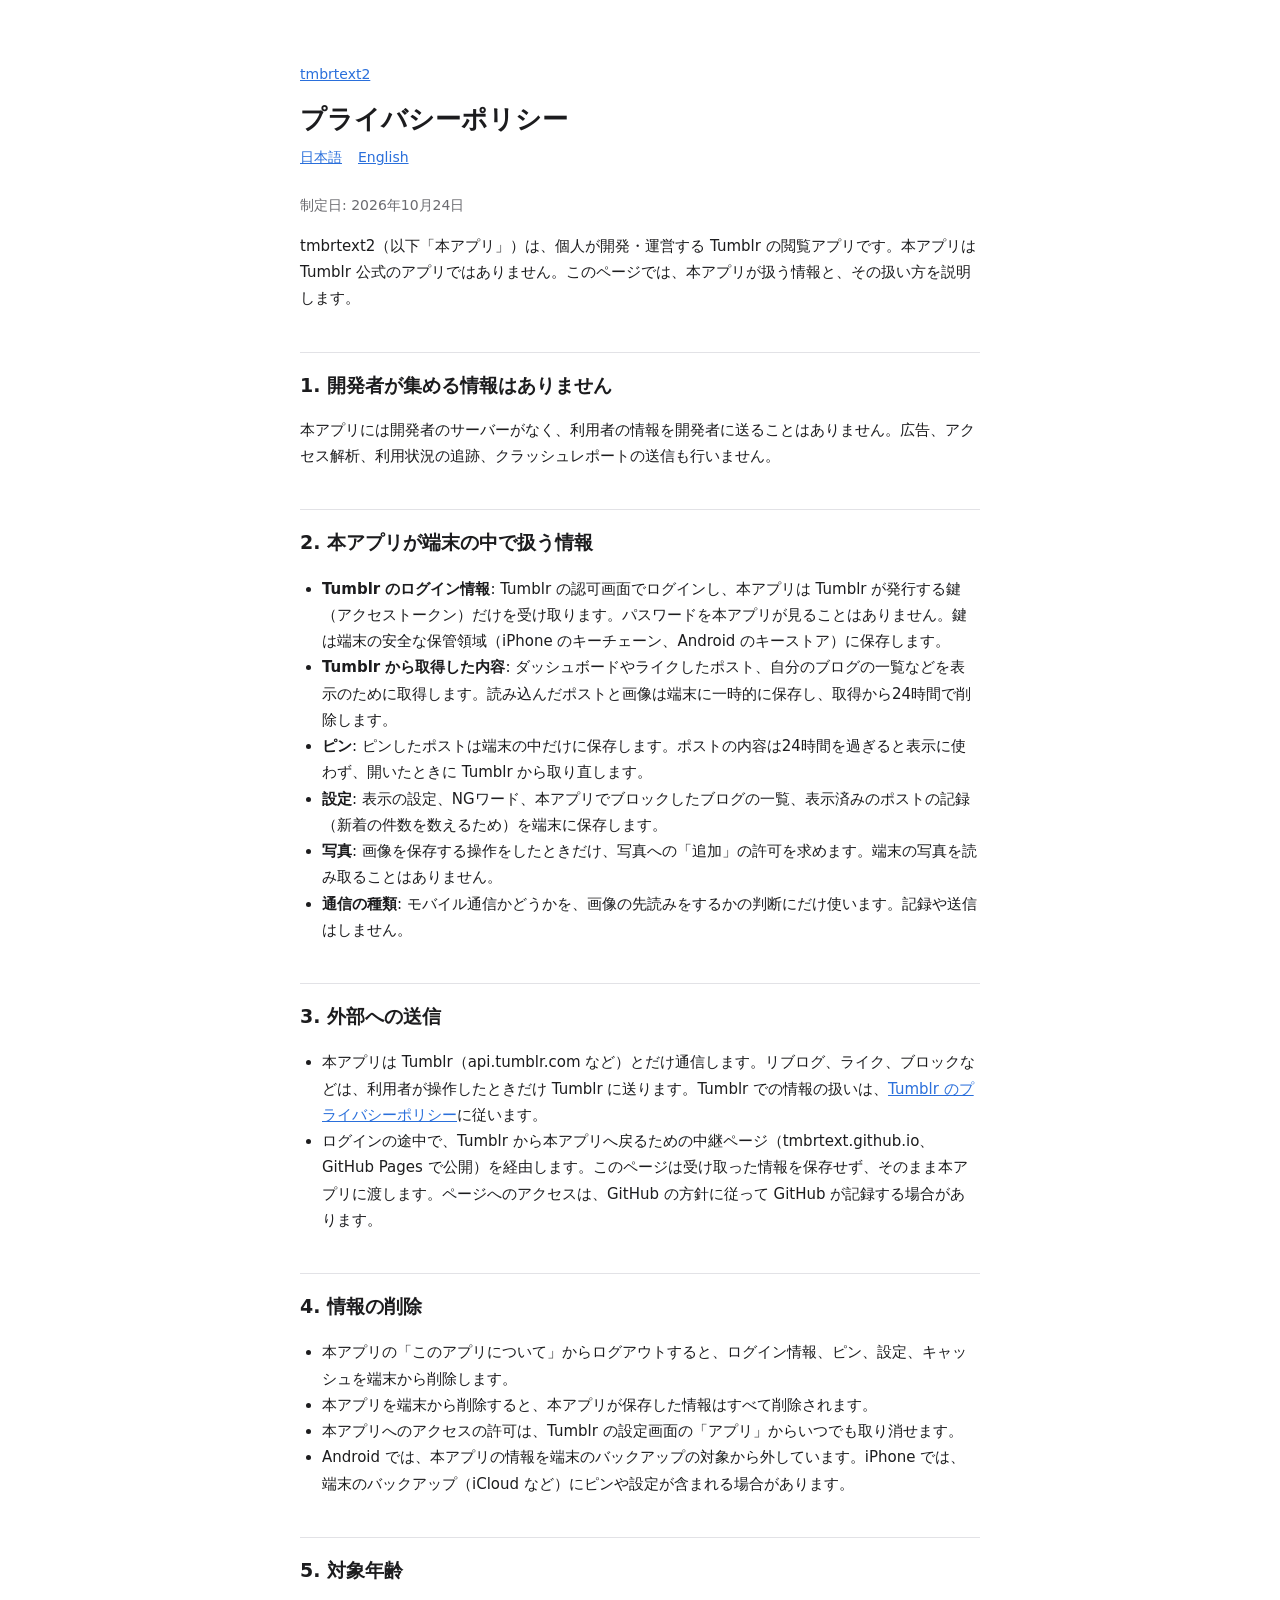
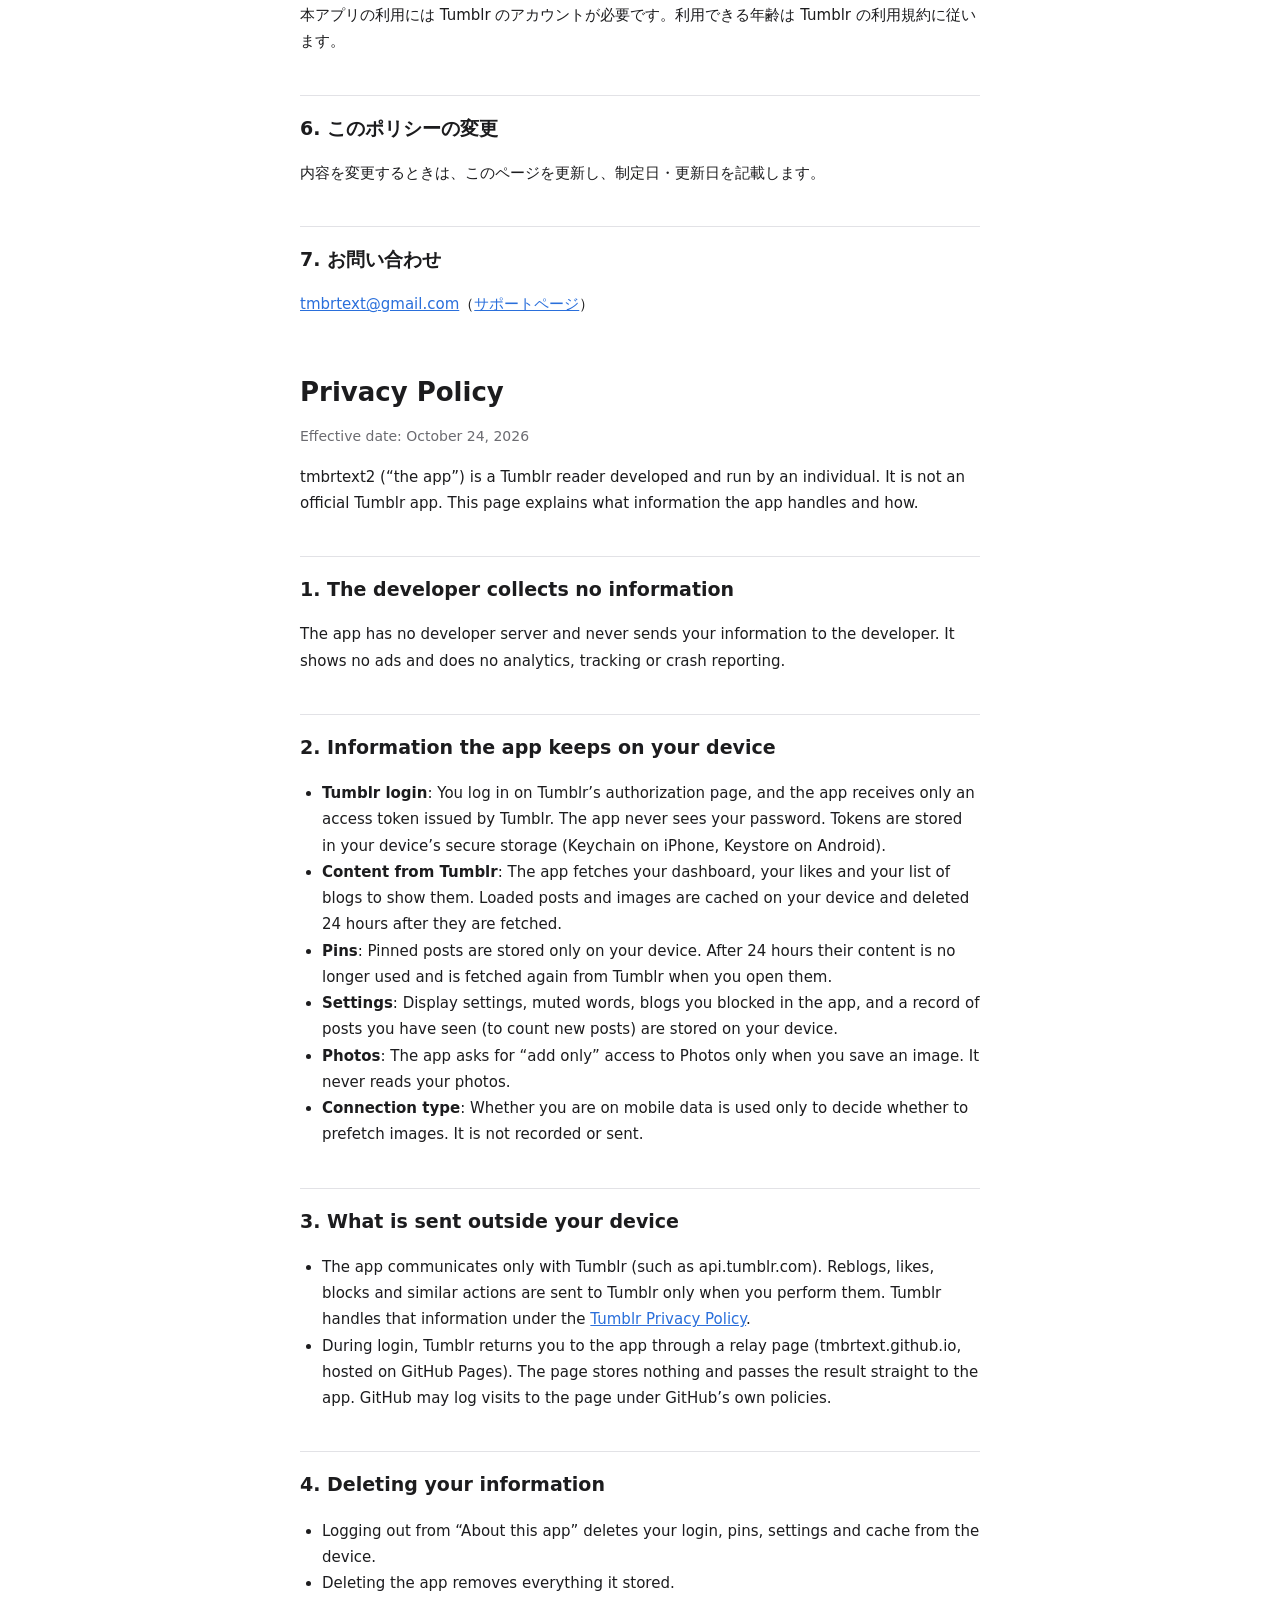
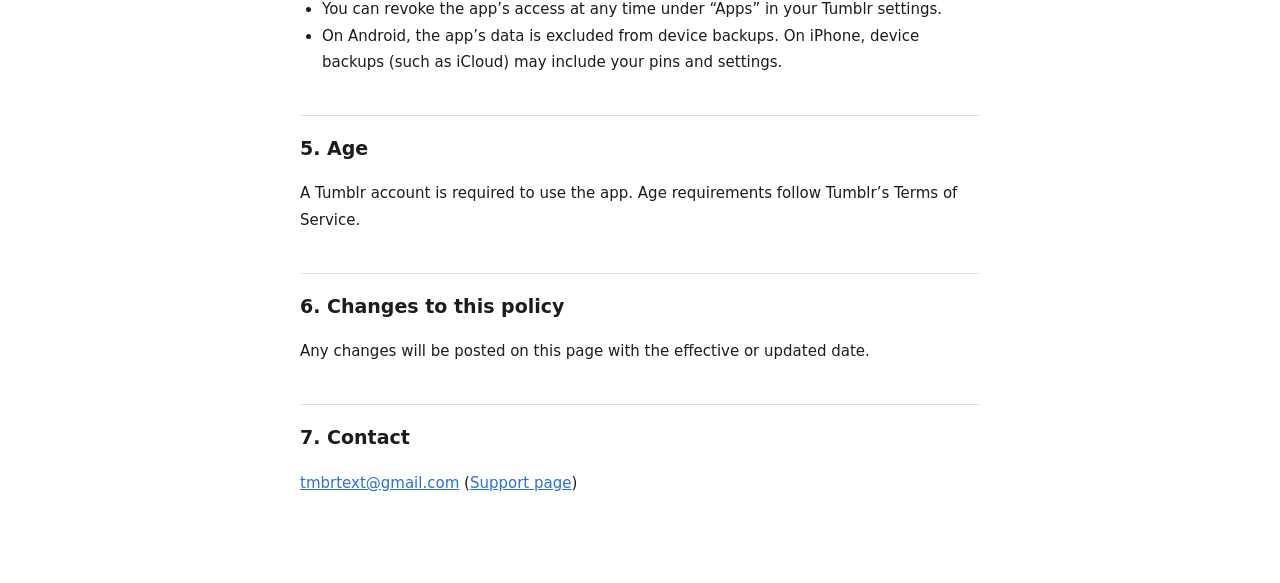
==== privacy/index.html @ 38290b18 "Add privacy policy and support pages" ====
<!doctype html>
<html lang="ja">
<head>
<meta charset="utf-8">
<meta name="viewport" content="width=device-width, initial-scale=1">
<title>プライバシーポリシー / Privacy Policy — tmbrtext2</title>
<link rel="stylesheet" href="../assets/site.css">
</head>
<body>
<main>
<p class="home"><a href="../">tmbrtext2</a></p>
<h1>プライバシーポリシー</h1>
<p class="lang"><a href="#ja">日本語</a><a href="#en">English</a></p>

<section id="ja" lang="ja">
<p class="sub">制定日: 2026年10月24日</p>
<p>tmbrtext2（以下「本アプリ」）は、個人が開発・運営する Tumblr の閲覧アプリです。本アプリは Tumblr 公式のアプリではありません。このページでは、本アプリが扱う情報と、その扱い方を説明します。</p>

<h2>1. 開発者が集める情報はありません</h2>
<p>本アプリには開発者のサーバーがなく、利用者の情報を開発者に送ることはありません。広告、アクセス解析、利用状況の追跡、クラッシュレポートの送信も行いません。</p>

<h2>2. 本アプリが端末の中で扱う情報</h2>
<ul>
<li><strong>Tumblr のログイン情報</strong>: Tumblr の認可画面でログインし、本アプリは Tumblr が発行する鍵（アクセストークン）だけを受け取ります。パスワードを本アプリが見ることはありません。鍵は端末の安全な保管領域（iPhone のキーチェーン、Android のキーストア）に保存します。</li>
<li><strong>Tumblr から取得した内容</strong>: ダッシュボードやライクしたポスト、自分のブログの一覧などを表示のために取得します。読み込んだポストと画像は端末に一時的に保存し、取得から24時間で削除します。</li>
<li><strong>ピン</strong>: ピンしたポストは端末の中だけに保存します。ポストの内容は24時間を過ぎると表示に使わず、開いたときに Tumblr から取り直します。</li>
<li><strong>設定</strong>: 表示の設定、NGワード、本アプリでブロックしたブログの一覧、表示済みのポストの記録（新着の件数を数えるため）を端末に保存します。</li>
<li><strong>写真</strong>: 画像を保存する操作をしたときだけ、写真への「追加」の許可を求めます。端末の写真を読み取ることはありません。</li>
<li><strong>通信の種類</strong>: モバイル通信かどうかを、画像の先読みをするかの判断にだけ使います。記録や送信はしません。</li>
</ul>

<h2>3. 外部への送信</h2>
<ul>
<li>本アプリは Tumblr（api.tumblr.com など）とだけ通信します。リブログ、ライク、ブロックなどは、利用者が操作したときだけ Tumblr に送ります。Tumblr での情報の扱いは、<a href="https://www.tumblr.com/privacy">Tumblr のプライバシーポリシー</a>に従います。</li>
<li>ログインの途中で、Tumblr から本アプリへ戻るための中継ページ（tmbrtext.github.io、GitHub Pages で公開）を経由します。このページは受け取った情報を保存せず、そのまま本アプリに渡します。ページへのアクセスは、GitHub の方針に従って GitHub が記録する場合があります。</li>
</ul>

<h2>4. 情報の削除</h2>
<ul>
<li>本アプリの「このアプリについて」からログアウトすると、ログイン情報、ピン、設定、キャッシュを端末から削除します。</li>
<li>本アプリを端末から削除すると、本アプリが保存した情報はすべて削除されます。</li>
<li>本アプリへのアクセスの許可は、Tumblr の設定画面の「アプリ」からいつでも取り消せます。</li>
<li>Android では、本アプリの情報を端末のバックアップの対象から外しています。iPhone では、端末のバックアップ（iCloud など）にピンや設定が含まれる場合があります。</li>
</ul>

<h2>5. 対象年齢</h2>
<p>本アプリの利用には Tumblr のアカウントが必要です。利用できる年齢は Tumblr の利用規約に従います。</p>

<h2>6. このポリシーの変更</h2>
<p>内容を変更するときは、このページを更新し、制定日・更新日を記載します。</p>

<h2>7. お問い合わせ</h2>
<p><a href="mailto:tmbrtext@gmail.com">tmbrtext@gmail.com</a>（<a href="../support/">サポートページ</a>）</p>
</section>

<section id="en" lang="en">
<h1 style="margin-top:56px">Privacy Policy</h1>
<p class="sub">Effective date: October 24, 2026</p>
<p>tmbrtext2 (“the app”) is a Tumblr reader developed and run by an individual. It is not an official Tumblr app. This page explains what information the app handles and how.</p>

<h2>1. The developer collects no information</h2>
<p>The app has no developer server and never sends your information to the developer. It shows no ads and does no analytics, tracking or crash reporting.</p>

<h2>2. Information the app keeps on your device</h2>
<ul>
<li><strong>Tumblr login</strong>: You log in on Tumblr’s authorization page, and the app receives only an access token issued by Tumblr. The app never sees your password. Tokens are stored in your device’s secure storage (Keychain on iPhone, Keystore on Android).</li>
<li><strong>Content from Tumblr</strong>: The app fetches your dashboard, your likes and your list of blogs to show them. Loaded posts and images are cached on your device and deleted 24 hours after they are fetched.</li>
<li><strong>Pins</strong>: Pinned posts are stored only on your device. After 24 hours their content is no longer used and is fetched again from Tumblr when you open them.</li>
<li><strong>Settings</strong>: Display settings, muted words, blogs you blocked in the app, and a record of posts you have seen (to count new posts) are stored on your device.</li>
<li><strong>Photos</strong>: The app asks for “add only” access to Photos only when you save an image. It never reads your photos.</li>
<li><strong>Connection type</strong>: Whether you are on mobile data is used only to decide whether to prefetch images. It is not recorded or sent.</li>
</ul>

<h2>3. What is sent outside your device</h2>
<ul>
<li>The app communicates only with Tumblr (such as api.tumblr.com). Reblogs, likes, blocks and similar actions are sent to Tumblr only when you perform them. Tumblr handles that information under the <a href="https://www.tumblr.com/privacy">Tumblr Privacy Policy</a>.</li>
<li>During login, Tumblr returns you to the app through a relay page (tmbrtext.github.io, hosted on GitHub Pages). The page stores nothing and passes the result straight to the app. GitHub may log visits to the page under GitHub’s own policies.</li>
</ul>

<h2>4. Deleting your information</h2>
<ul>
<li>Logging out from “About this app” deletes your login, pins, settings and cache from the device.</li>
<li>Deleting the app removes everything it stored.</li>
<li>You can revoke the app’s access at any time under “Apps” in your Tumblr settings.</li>
<li>On Android, the app’s data is excluded from device backups. On iPhone, device backups (such as iCloud) may include your pins and settings.</li>
</ul>

<h2>5. Age</h2>
<p>A Tumblr account is required to use the app. Age requirements follow Tumblr’s Terms of Service.</p>

<h2>6. Changes to this policy</h2>
<p>Any changes will be posted on this page with the effective or updated date.</p>

<h2>7. Contact</h2>
<p><a href="mailto:tmbrtext@gmail.com">tmbrtext@gmail.com</a> (<a href="../support/#en">Support page</a>)</p>
</section>
</main>
</body>
</html>
---- assets/site.css ----
:root { color-scheme: light dark; --fg: #1c1c1e; --sub: #6b6b70; --bg: #fff; --line: #e2e2e6; --link: #2a6fdb; }
@media (prefers-color-scheme: dark) { :root { --fg: #ececee; --sub: #9a9aa0; --bg: #111113; --line: #2c2c30; --link: #7fb0ff; } }
body { margin: 0; background: var(--bg); color: var(--fg); font-family: -apple-system, system-ui, "Hiragino Sans", "Noto Sans JP", sans-serif; line-height: 1.75; }
main { max-width: 680px; margin: 0 auto; padding: 48px 20px 72px; }
h1 { font-size: 26px; line-height: 1.4; margin: 0 0 8px; }
h2 { font-size: 19px; margin: 40px 0 8px; padding-top: 16px; border-top: 1px solid var(--line); }
h3 { font-size: 16px; margin: 24px 0 4px; }
p, li { font-size: 15px; }
ul { padding-left: 22px; }
a { color: var(--link); }
.sub { color: var(--sub); font-size: 14px; }
.lang { display: flex; gap: 16px; margin: 0 0 24px; font-size: 14px; }
.home { font-size: 14px; }
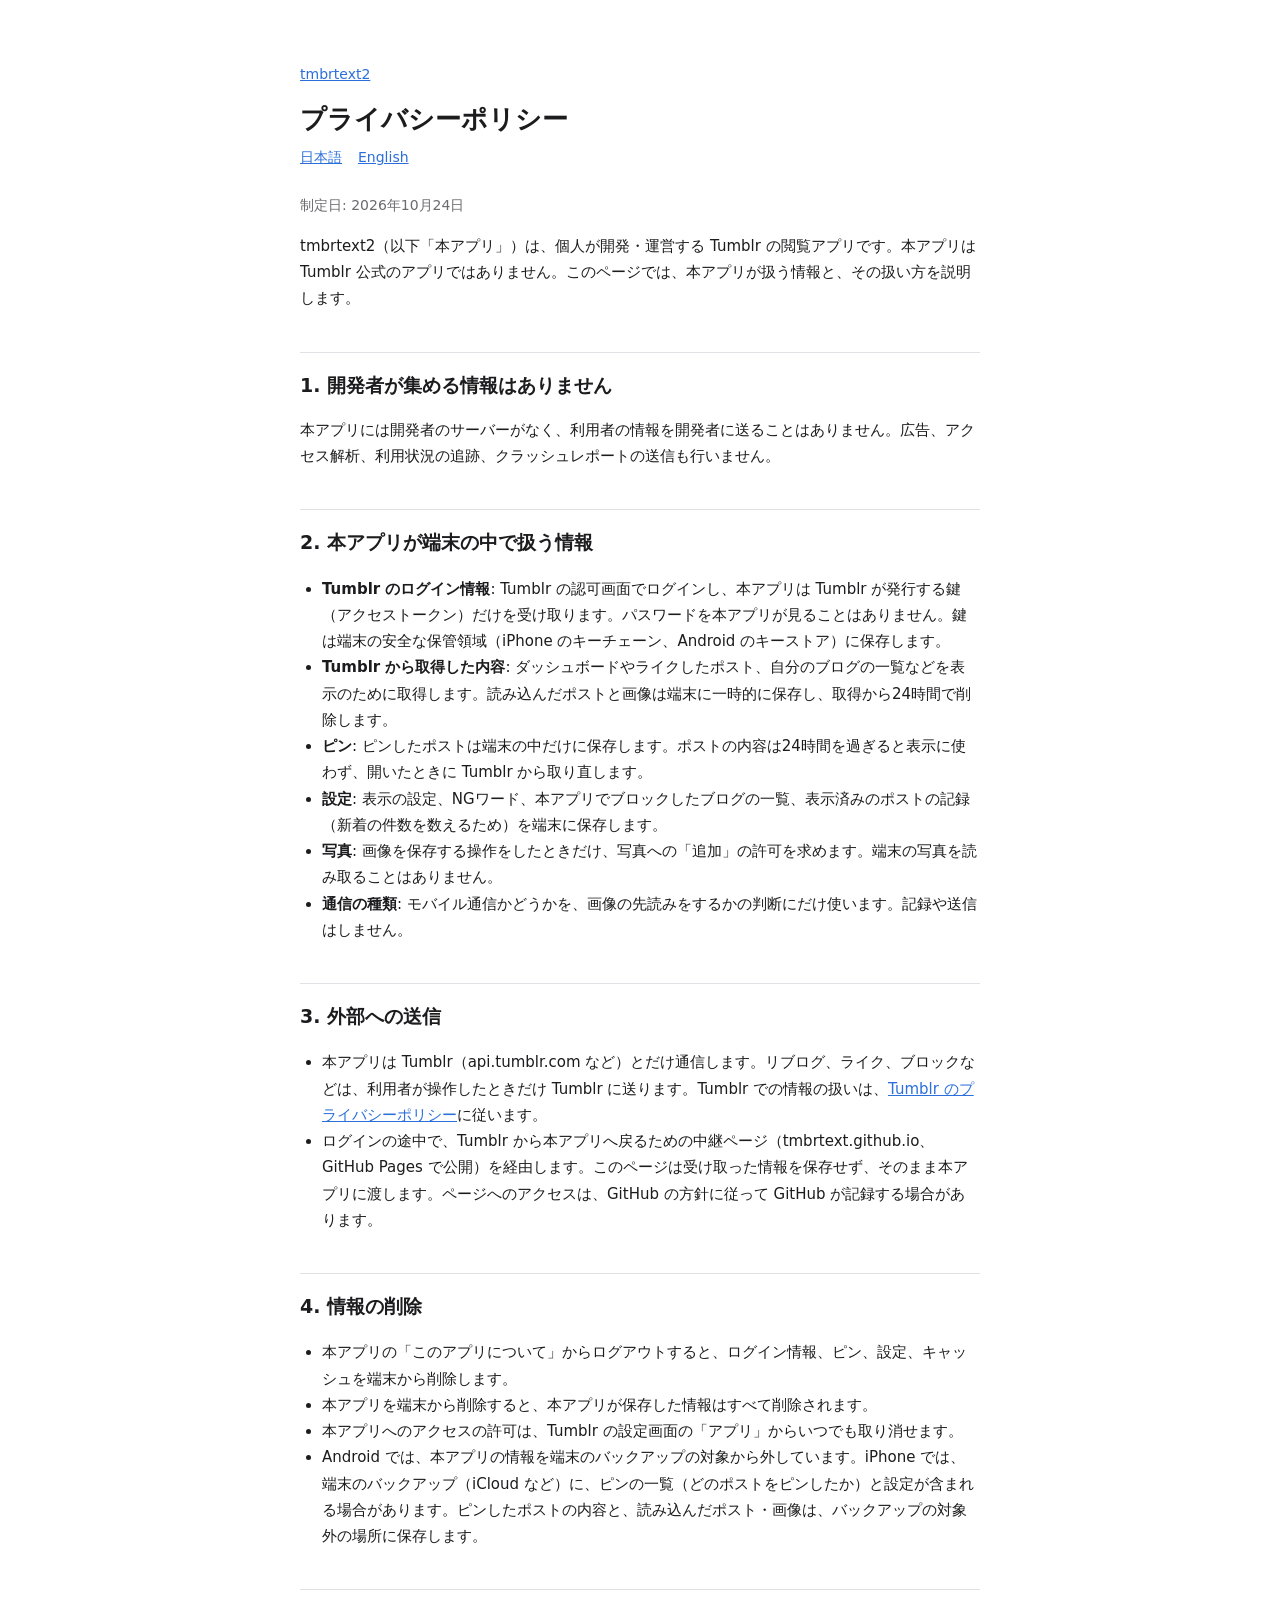
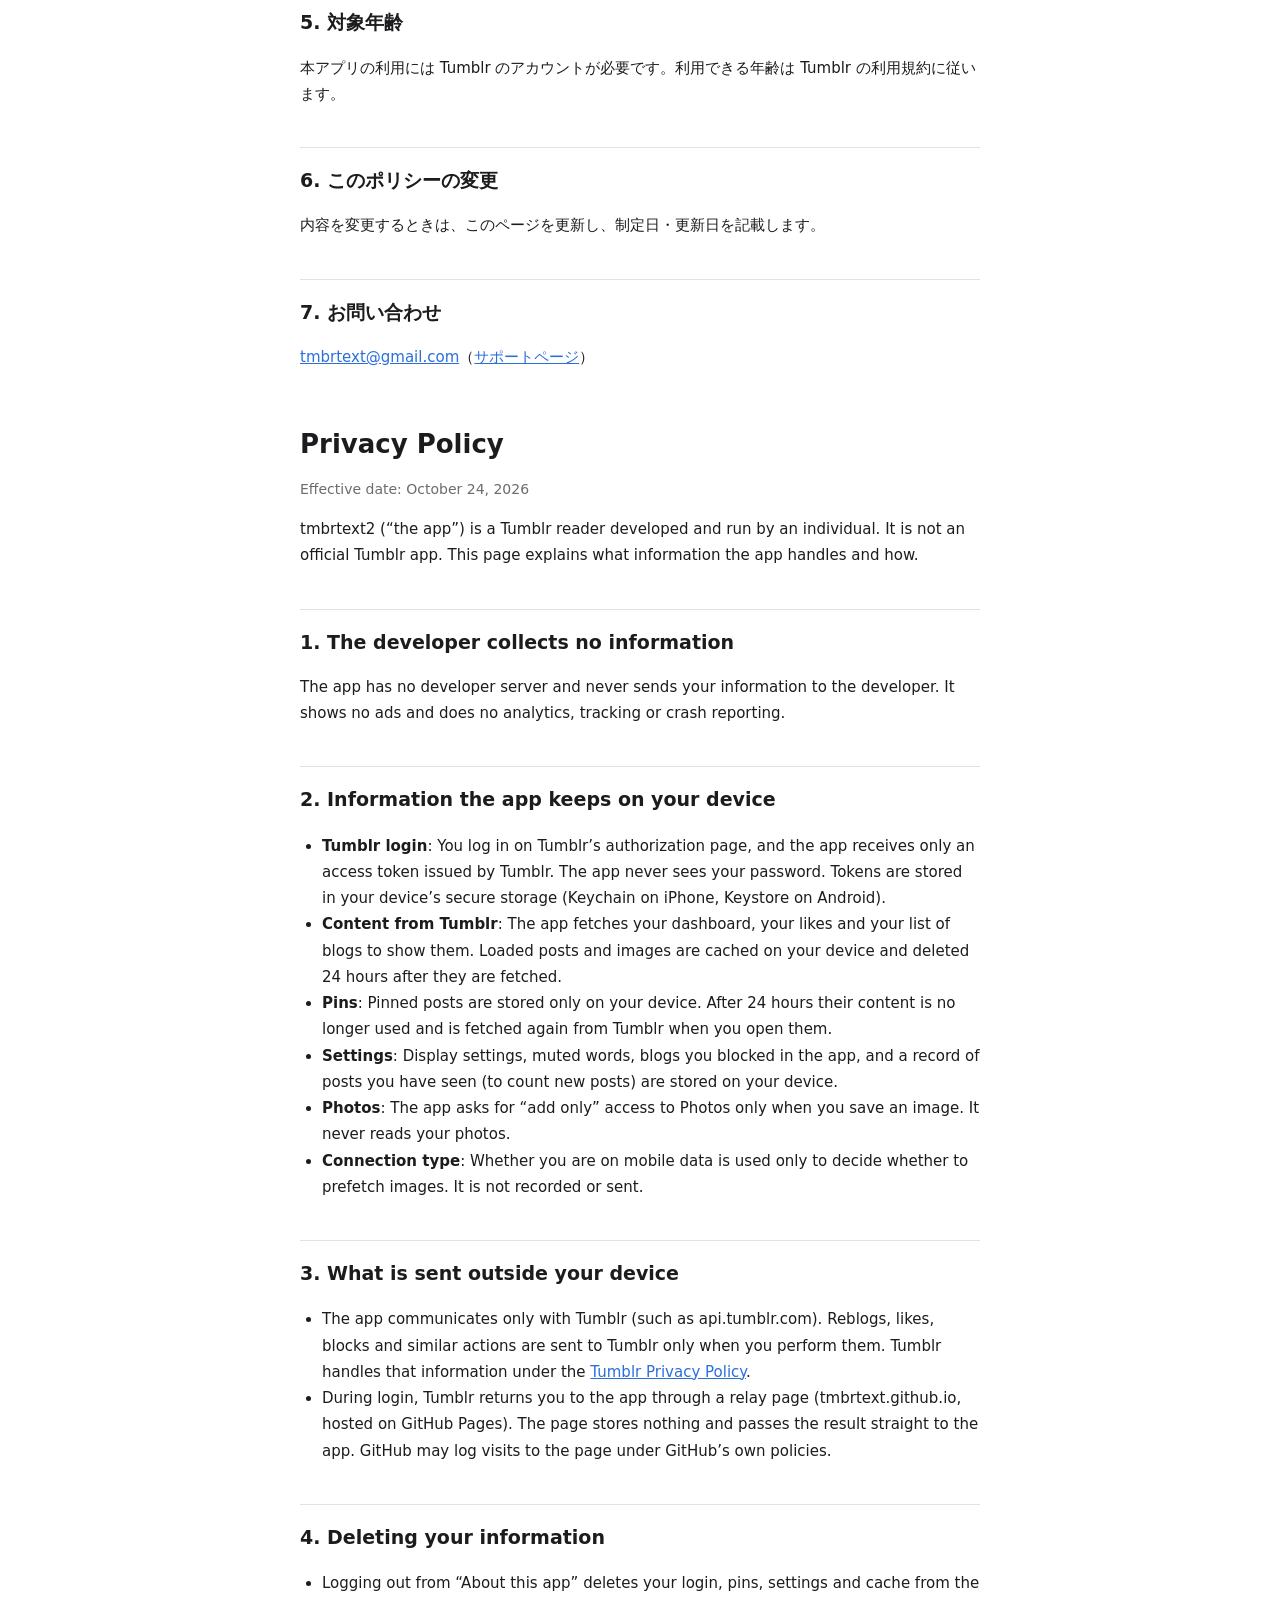
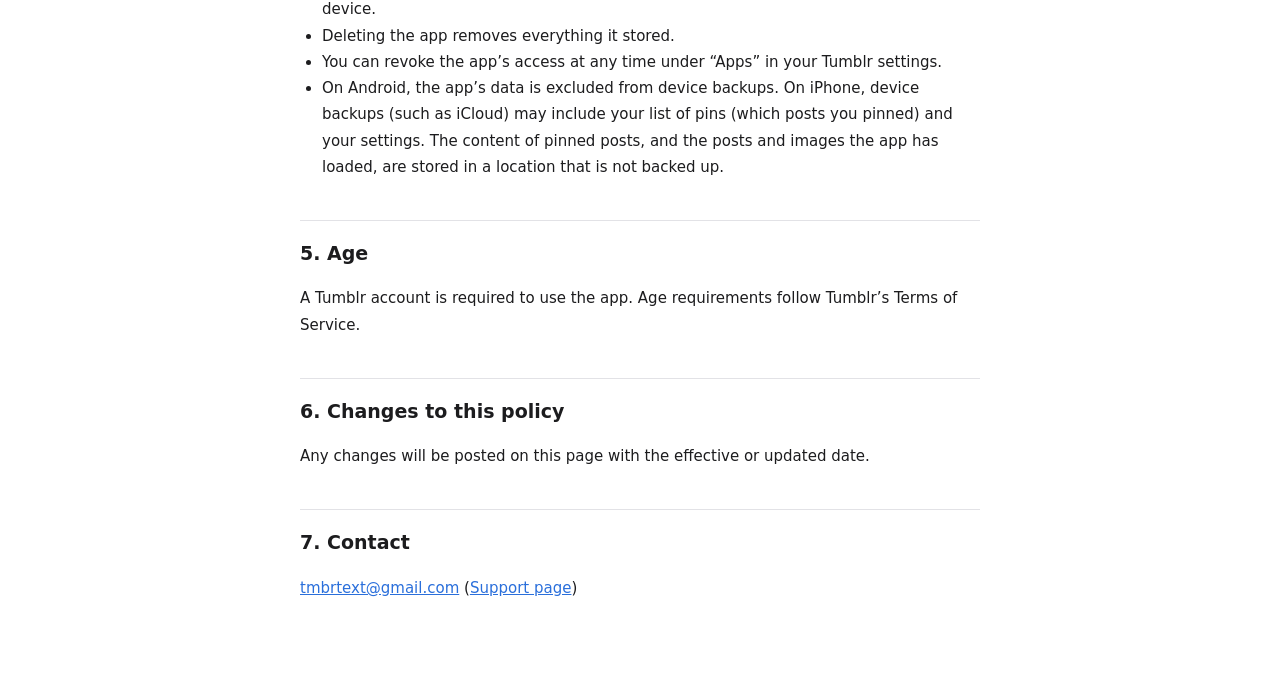
==== commit 2fa8d6de: "バックアップの記載を、ピンの一覧と本文を分けて保存する形に合わせる" ====
--- a/privacy/index.html
+++ b/privacy/index.html
@@ -40,7 +40,7 @@
 <li>本アプリの「このアプリについて」からログアウトすると、ログイン情報、ピン、設定、キャッシュを端末から削除します。</li>
 <li>本アプリを端末から削除すると、本アプリが保存した情報はすべて削除されます。</li>
 <li>本アプリへのアクセスの許可は、Tumblr の設定画面の「アプリ」からいつでも取り消せます。</li>
-<li>Android では、本アプリの情報を端末のバックアップの対象から外しています。iPhone では、端末のバックアップ（iCloud など）にピンや設定が含まれる場合があります。</li>
+<li>Android では、本アプリの情報を端末のバックアップの対象から外しています。iPhone では、端末のバックアップ（iCloud など）に、ピンの一覧（どのポストをピンしたか）と設定が含まれる場合があります。ピンしたポストの内容と、読み込んだポスト・画像は、バックアップの対象外の場所に保存します。</li>
 </ul>
 
 <h2>5. 対象年齢</h2>
@@ -82,7 +82,7 @@
 <li>Logging out from “About this app” deletes your login, pins, settings and cache from the device.</li>
 <li>Deleting the app removes everything it stored.</li>
 <li>You can revoke the app’s access at any time under “Apps” in your Tumblr settings.</li>
-<li>On Android, the app’s data is excluded from device backups. On iPhone, device backups (such as iCloud) may include your pins and settings.</li>
+<li>On Android, the app’s data is excluded from device backups. On iPhone, device backups (such as iCloud) may include your list of pins (which posts you pinned) and your settings. The content of pinned posts, and the posts and images the app has loaded, are stored in a location that is not backed up.</li>
 </ul>
 
 <h2>5. Age</h2>
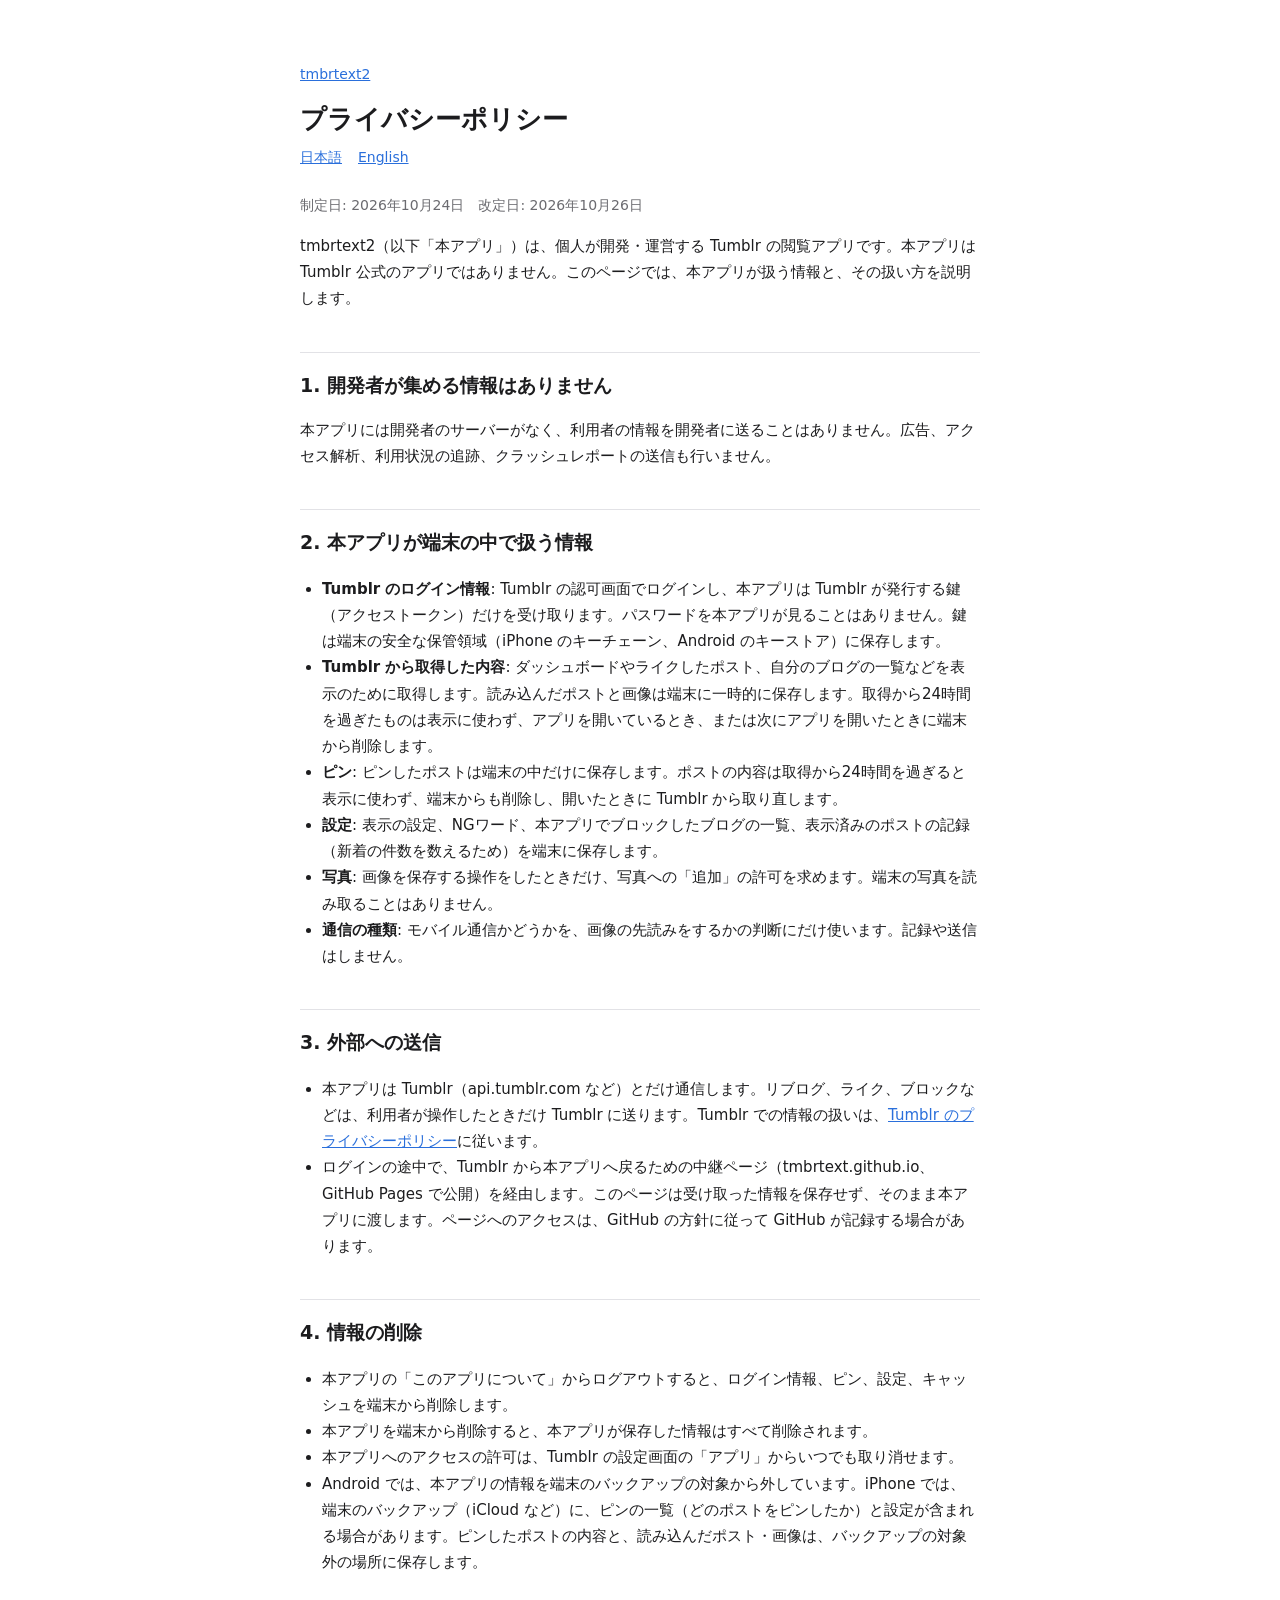
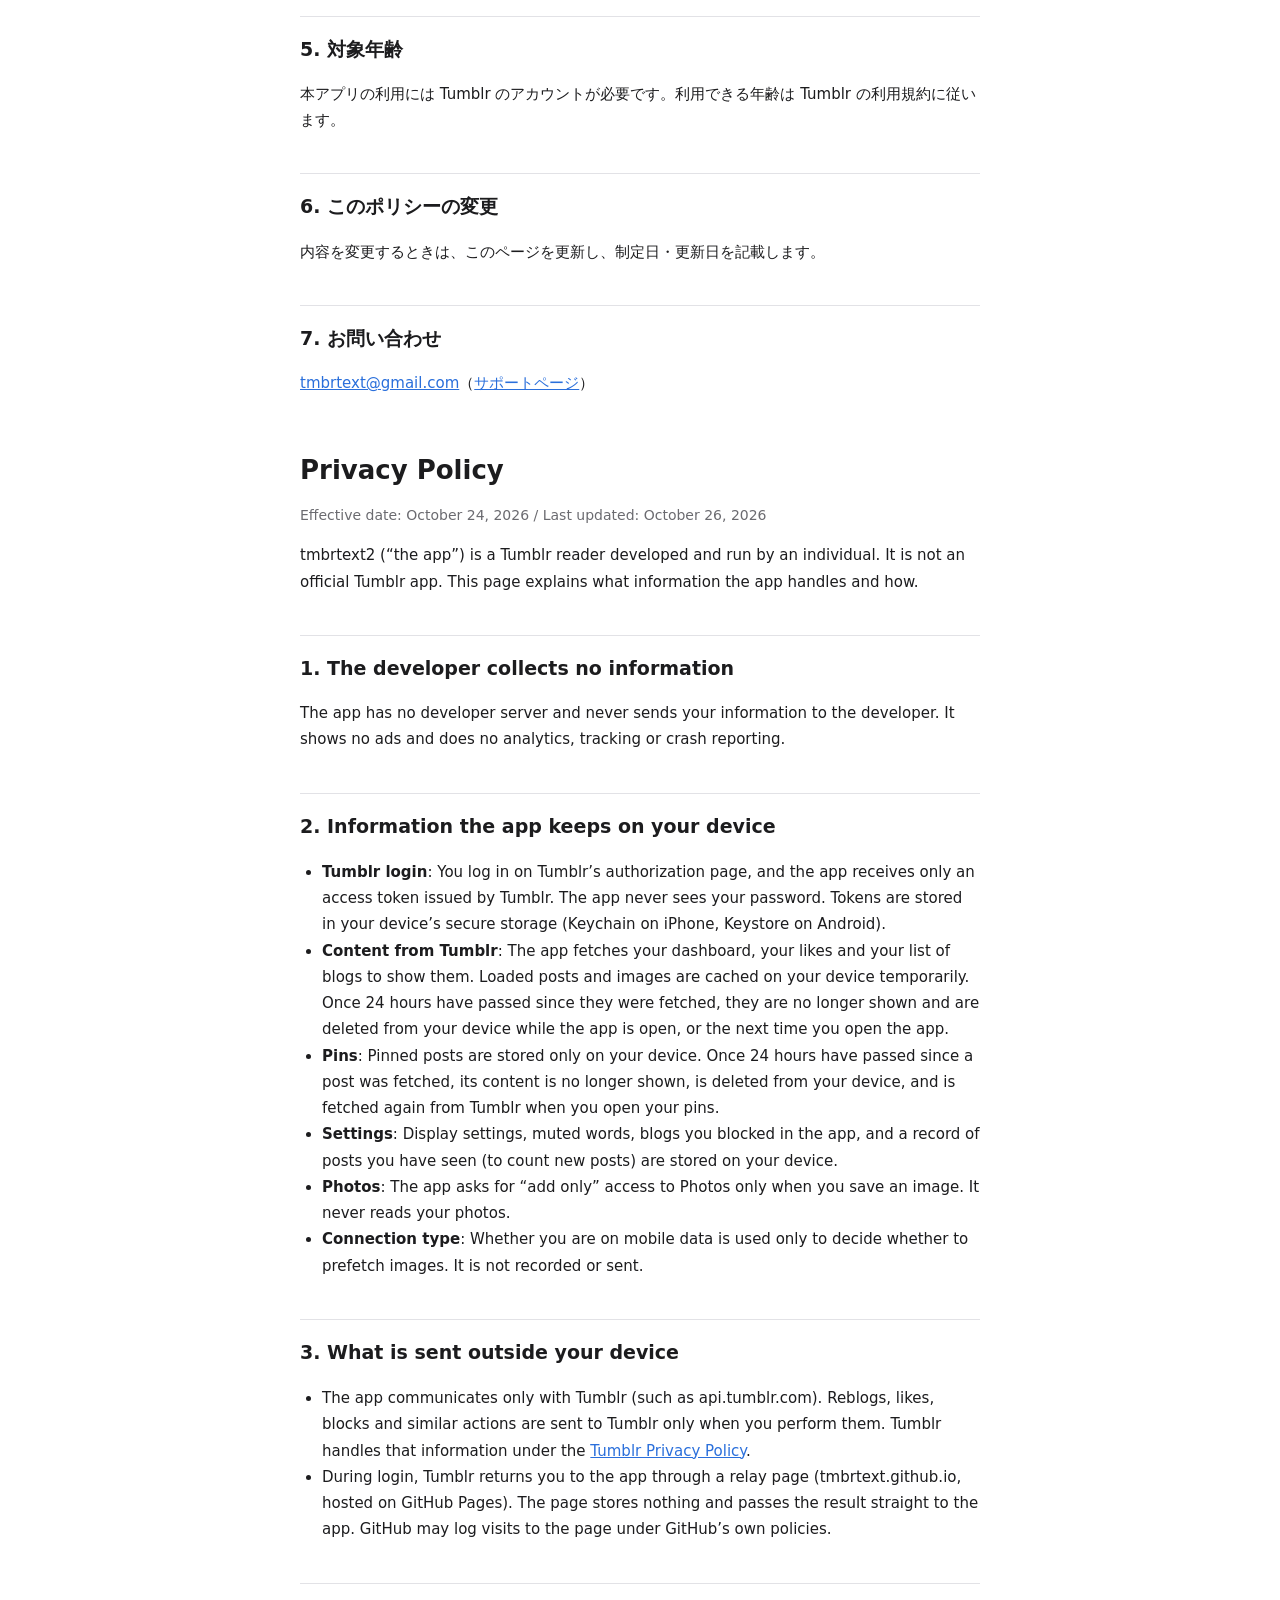
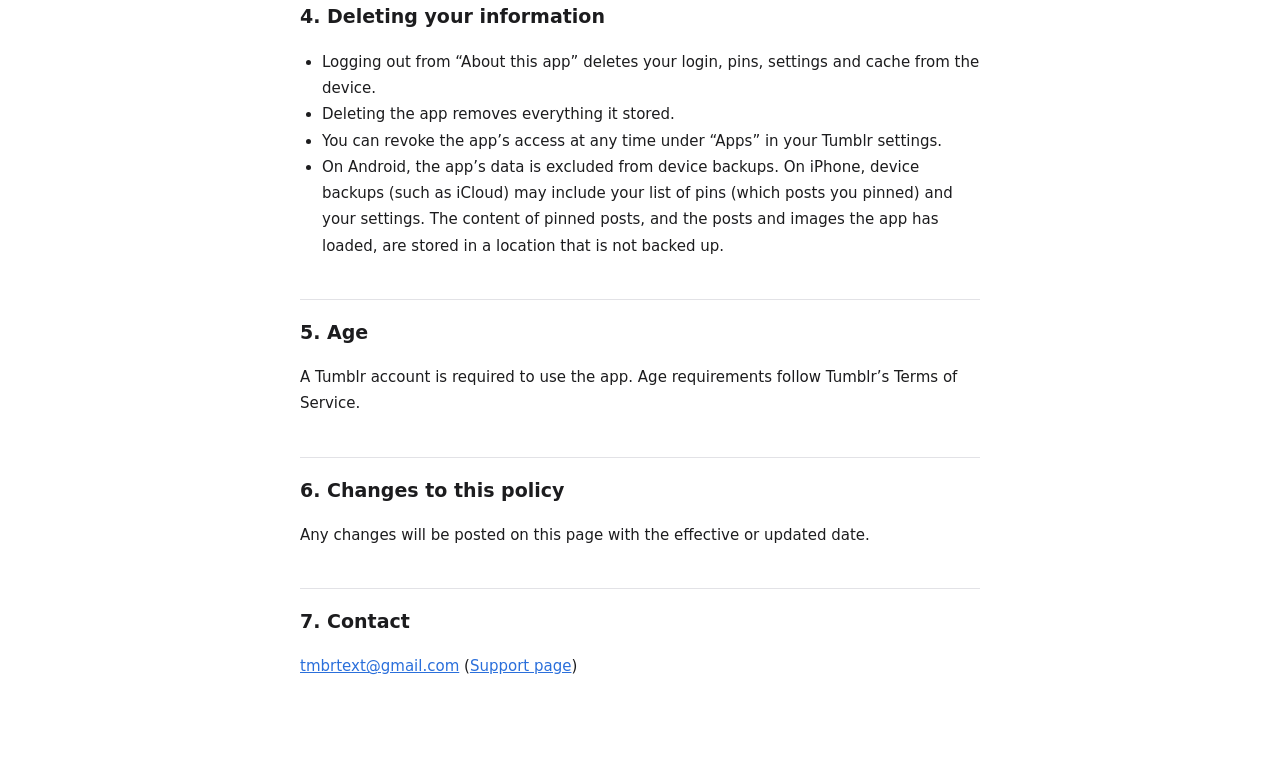
==== commit 1d721c49: "保存期間の記載を実装どおりに（24時間を過ぎたものは、アプリを開いているときか次に開いたときに削除）" ====
--- a/privacy/index.html
+++ b/privacy/index.html
@@ -13,7 +13,7 @@
 <p class="lang"><a href="#ja">日本語</a><a href="#en">English</a></p>
 
 <section id="ja" lang="ja">
-<p class="sub">制定日: 2026年10月24日</p>
+<p class="sub">制定日: 2026年10月24日　改定日: 2026年10月26日</p>
 <p>tmbrtext2（以下「本アプリ」）は、個人が開発・運営する Tumblr の閲覧アプリです。本アプリは Tumblr 公式のアプリではありません。このページでは、本アプリが扱う情報と、その扱い方を説明します。</p>
 
 <h2>1. 開発者が集める情報はありません</h2>
@@ -22,8 +22,8 @@
 <h2>2. 本アプリが端末の中で扱う情報</h2>
 <ul>
 <li><strong>Tumblr のログイン情報</strong>: Tumblr の認可画面でログインし、本アプリは Tumblr が発行する鍵（アクセストークン）だけを受け取ります。パスワードを本アプリが見ることはありません。鍵は端末の安全な保管領域（iPhone のキーチェーン、Android のキーストア）に保存します。</li>
-<li><strong>Tumblr から取得した内容</strong>: ダッシュボードやライクしたポスト、自分のブログの一覧などを表示のために取得します。読み込んだポストと画像は端末に一時的に保存し、取得から24時間で削除します。</li>
-<li><strong>ピン</strong>: ピンしたポストは端末の中だけに保存します。ポストの内容は24時間を過ぎると表示に使わず、開いたときに Tumblr から取り直します。</li>
+<li><strong>Tumblr から取得した内容</strong>: ダッシュボードやライクしたポスト、自分のブログの一覧などを表示のために取得します。読み込んだポストと画像は端末に一時的に保存します。取得から24時間を過ぎたものは表示に使わず、アプリを開いているとき、または次にアプリを開いたときに端末から削除します。</li>
+<li><strong>ピン</strong>: ピンしたポストは端末の中だけに保存します。ポストの内容は取得から24時間を過ぎると表示に使わず、端末からも削除し、開いたときに Tumblr から取り直します。</li>
 <li><strong>設定</strong>: 表示の設定、NGワード、本アプリでブロックしたブログの一覧、表示済みのポストの記録（新着の件数を数えるため）を端末に保存します。</li>
 <li><strong>写真</strong>: 画像を保存する操作をしたときだけ、写真への「追加」の許可を求めます。端末の写真を読み取ることはありません。</li>
 <li><strong>通信の種類</strong>: モバイル通信かどうかを、画像の先読みをするかの判断にだけ使います。記録や送信はしません。</li>
@@ -55,7 +55,7 @@
 
 <section id="en" lang="en">
 <h1 style="margin-top:56px">Privacy Policy</h1>
-<p class="sub">Effective date: October 24, 2026</p>
+<p class="sub">Effective date: October 24, 2026 / Last updated: October 26, 2026</p>
 <p>tmbrtext2 (“the app”) is a Tumblr reader developed and run by an individual. It is not an official Tumblr app. This page explains what information the app handles and how.</p>
 
 <h2>1. The developer collects no information</h2>
@@ -64,8 +64,8 @@
 <h2>2. Information the app keeps on your device</h2>
 <ul>
 <li><strong>Tumblr login</strong>: You log in on Tumblr’s authorization page, and the app receives only an access token issued by Tumblr. The app never sees your password. Tokens are stored in your device’s secure storage (Keychain on iPhone, Keystore on Android).</li>
-<li><strong>Content from Tumblr</strong>: The app fetches your dashboard, your likes and your list of blogs to show them. Loaded posts and images are cached on your device and deleted 24 hours after they are fetched.</li>
-<li><strong>Pins</strong>: Pinned posts are stored only on your device. After 24 hours their content is no longer used and is fetched again from Tumblr when you open them.</li>
+<li><strong>Content from Tumblr</strong>: The app fetches your dashboard, your likes and your list of blogs to show them. Loaded posts and images are cached on your device temporarily. Once 24 hours have passed since they were fetched, they are no longer shown and are deleted from your device while the app is open, or the next time you open the app.</li>
+<li><strong>Pins</strong>: Pinned posts are stored only on your device. Once 24 hours have passed since a post was fetched, its content is no longer shown, is deleted from your device, and is fetched again from Tumblr when you open your pins.</li>
 <li><strong>Settings</strong>: Display settings, muted words, blogs you blocked in the app, and a record of posts you have seen (to count new posts) are stored on your device.</li>
 <li><strong>Photos</strong>: The app asks for “add only” access to Photos only when you save an image. It never reads your photos.</li>
 <li><strong>Connection type</strong>: Whether you are on mobile data is used only to decide whether to prefetch images. It is not recorded or sent.</li>
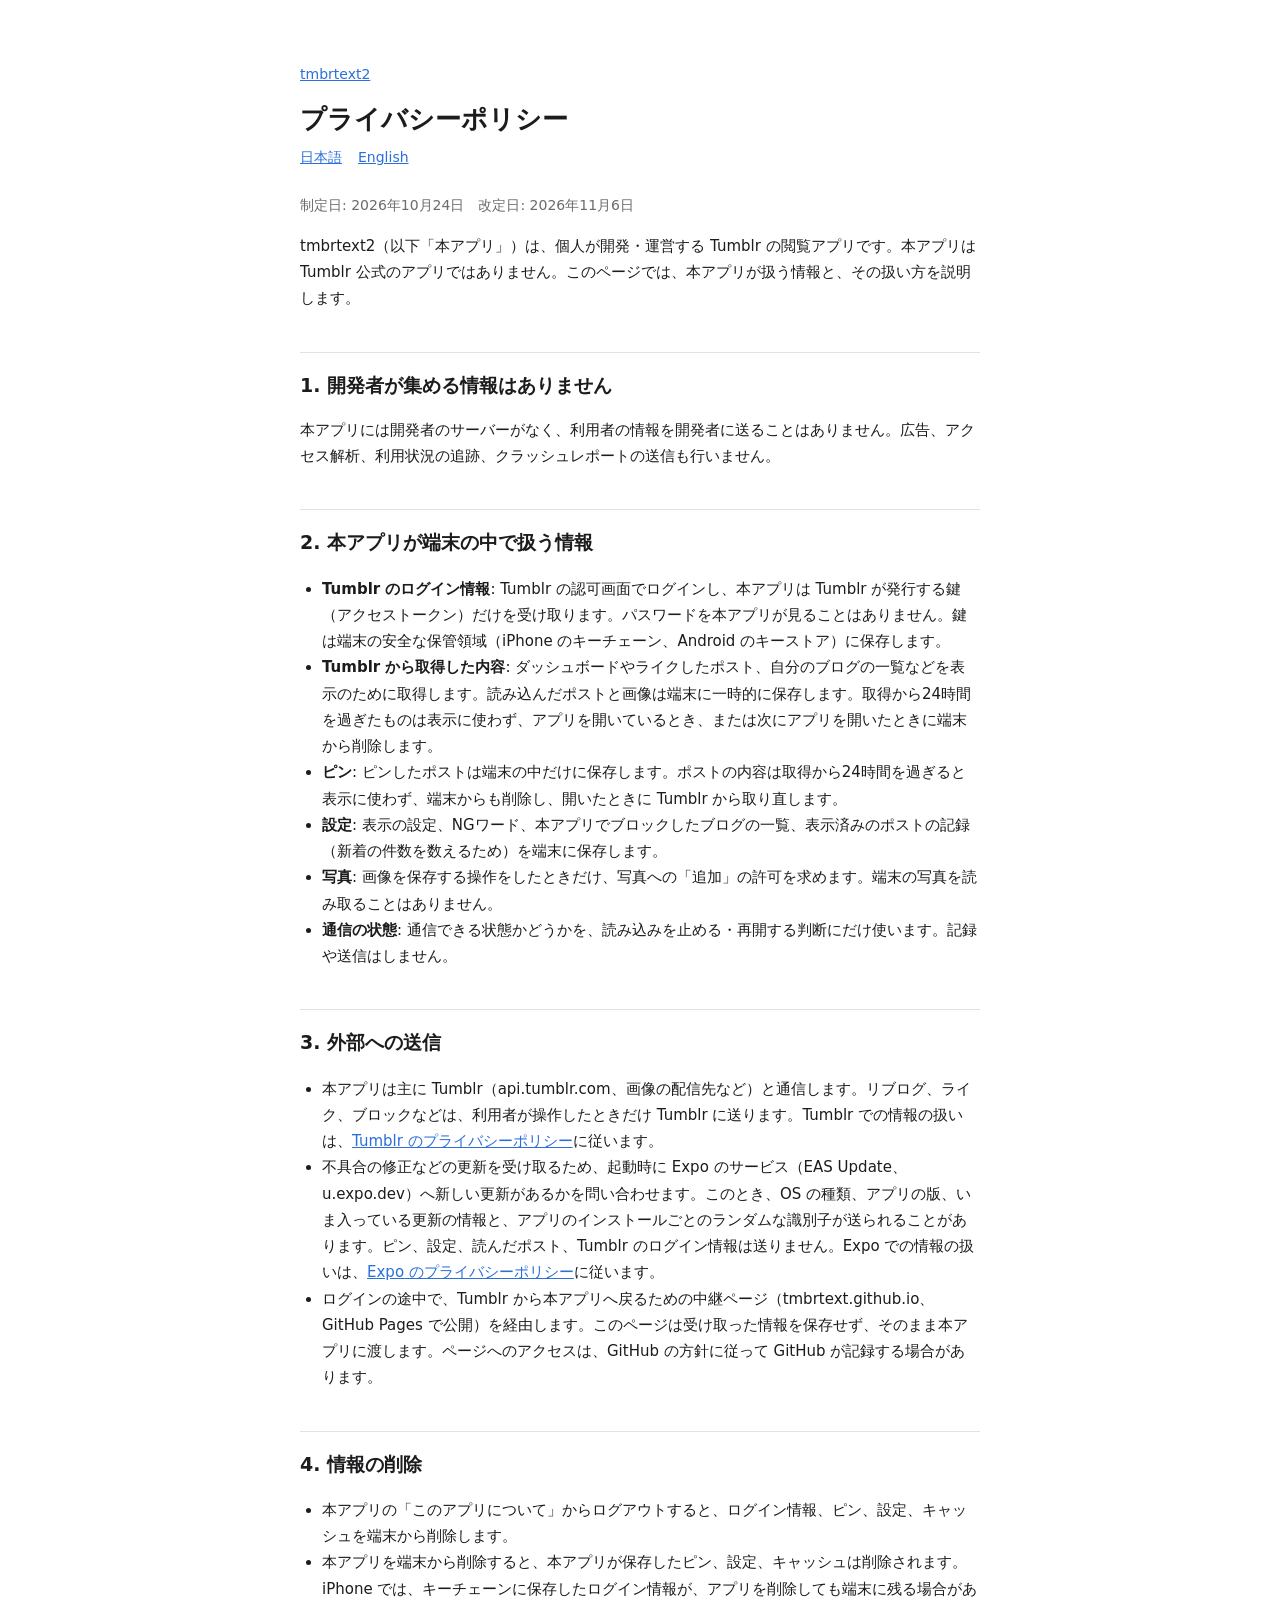
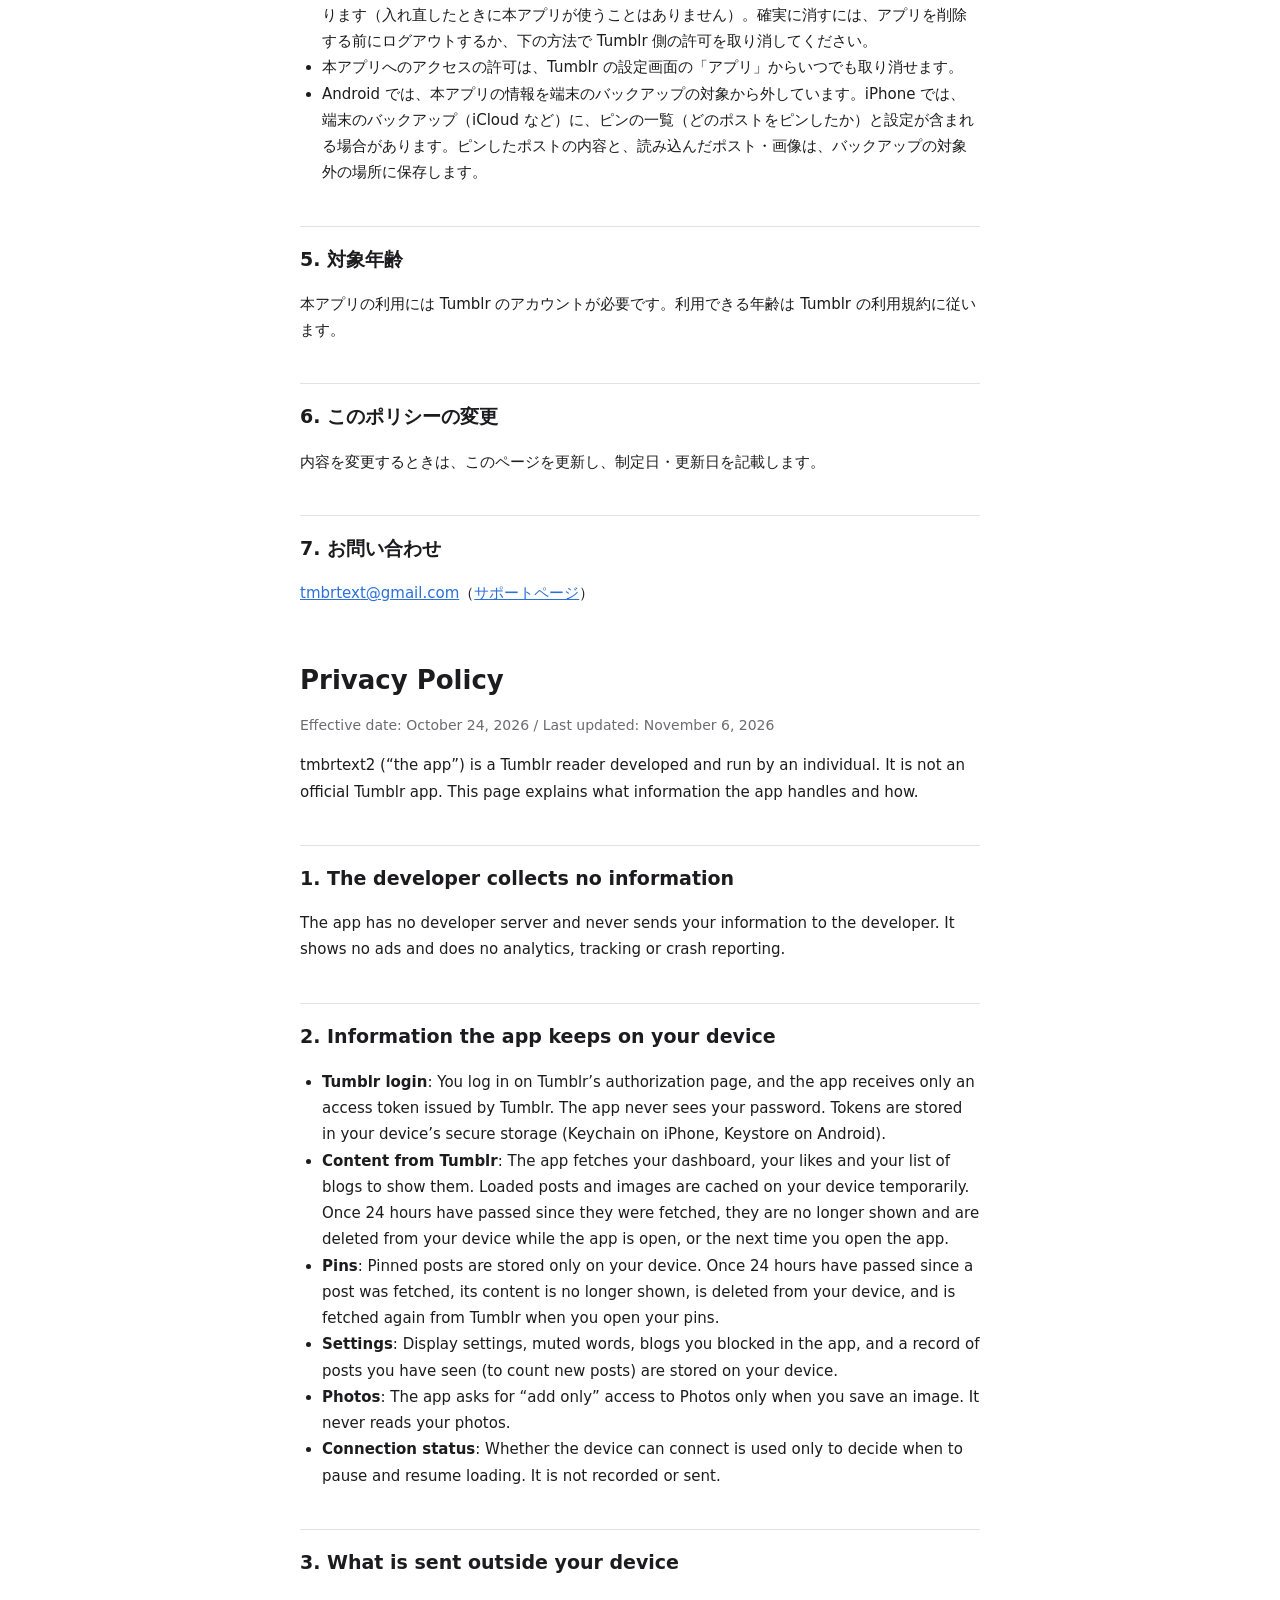
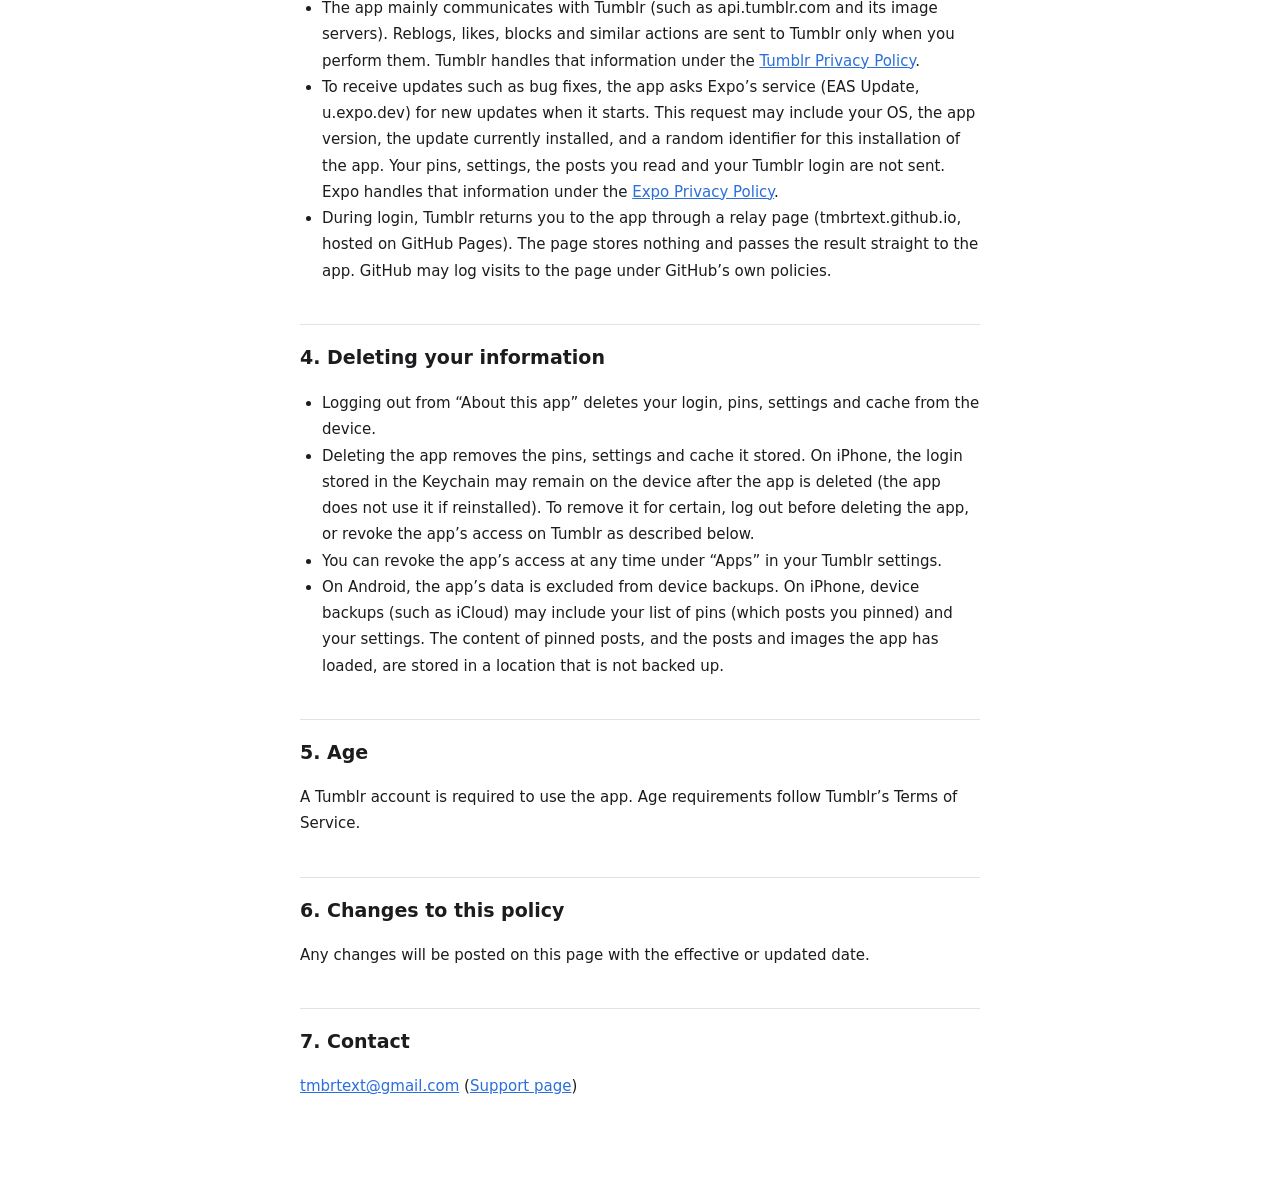
==== commit 4c3eb9b0: "Privacy policy: Expo update check, iOS Keychain after uninstall, connection status Co-Authored-By: C" ====
--- a/privacy/index.html
+++ b/privacy/index.html
@@ -13,7 +13,7 @@
 <p class="lang"><a href="#ja">日本語</a><a href="#en">English</a></p>
 
 <section id="ja" lang="ja">
-<p class="sub">制定日: 2026年10月24日　改定日: 2026年10月26日</p>
+<p class="sub">制定日: 2026年10月24日　改定日: 2026年11月6日</p>
 <p>tmbrtext2（以下「本アプリ」）は、個人が開発・運営する Tumblr の閲覧アプリです。本アプリは Tumblr 公式のアプリではありません。このページでは、本アプリが扱う情報と、その扱い方を説明します。</p>
 
 <h2>1. 開発者が集める情報はありません</h2>
@@ -26,19 +26,20 @@
 <li><strong>ピン</strong>: ピンしたポストは端末の中だけに保存します。ポストの内容は取得から24時間を過ぎると表示に使わず、端末からも削除し、開いたときに Tumblr から取り直します。</li>
 <li><strong>設定</strong>: 表示の設定、NGワード、本アプリでブロックしたブログの一覧、表示済みのポストの記録（新着の件数を数えるため）を端末に保存します。</li>
 <li><strong>写真</strong>: 画像を保存する操作をしたときだけ、写真への「追加」の許可を求めます。端末の写真を読み取ることはありません。</li>
-<li><strong>通信の種類</strong>: モバイル通信かどうかを、画像の先読みをするかの判断にだけ使います。記録や送信はしません。</li>
+<li><strong>通信の状態</strong>: 通信できる状態かどうかを、読み込みを止める・再開する判断にだけ使います。記録や送信はしません。</li>
 </ul>
 
 <h2>3. 外部への送信</h2>
 <ul>
-<li>本アプリは Tumblr（api.tumblr.com など）とだけ通信します。リブログ、ライク、ブロックなどは、利用者が操作したときだけ Tumblr に送ります。Tumblr での情報の扱いは、<a href="https://www.tumblr.com/privacy">Tumblr のプライバシーポリシー</a>に従います。</li>
+<li>本アプリは主に Tumblr（api.tumblr.com、画像の配信先など）と通信します。リブログ、ライク、ブロックなどは、利用者が操作したときだけ Tumblr に送ります。Tumblr での情報の扱いは、<a href="https://www.tumblr.com/privacy">Tumblr のプライバシーポリシー</a>に従います。</li>
+<li>不具合の修正などの更新を受け取るため、起動時に Expo のサービス（EAS Update、u.expo.dev）へ新しい更新があるかを問い合わせます。このとき、OS の種類、アプリの版、いま入っている更新の情報と、アプリのインストールごとのランダムな識別子が送られることがあります。ピン、設定、読んだポスト、Tumblr のログイン情報は送りません。Expo での情報の扱いは、<a href="https://expo.dev/privacy">Expo のプライバシーポリシー</a>に従います。</li>
 <li>ログインの途中で、Tumblr から本アプリへ戻るための中継ページ（tmbrtext.github.io、GitHub Pages で公開）を経由します。このページは受け取った情報を保存せず、そのまま本アプリに渡します。ページへのアクセスは、GitHub の方針に従って GitHub が記録する場合があります。</li>
 </ul>
 
 <h2>4. 情報の削除</h2>
 <ul>
 <li>本アプリの「このアプリについて」からログアウトすると、ログイン情報、ピン、設定、キャッシュを端末から削除します。</li>
-<li>本アプリを端末から削除すると、本アプリが保存した情報はすべて削除されます。</li>
+<li>本アプリを端末から削除すると、本アプリが保存したピン、設定、キャッシュは削除されます。iPhone では、キーチェーンに保存したログイン情報が、アプリを削除しても端末に残る場合があります（入れ直したときに本アプリが使うことはありません）。確実に消すには、アプリを削除する前にログアウトするか、下の方法で Tumblr 側の許可を取り消してください。</li>
 <li>本アプリへのアクセスの許可は、Tumblr の設定画面の「アプリ」からいつでも取り消せます。</li>
 <li>Android では、本アプリの情報を端末のバックアップの対象から外しています。iPhone では、端末のバックアップ（iCloud など）に、ピンの一覧（どのポストをピンしたか）と設定が含まれる場合があります。ピンしたポストの内容と、読み込んだポスト・画像は、バックアップの対象外の場所に保存します。</li>
 </ul>
@@ -55,7 +56,7 @@
 
 <section id="en" lang="en">
 <h1 style="margin-top:56px">Privacy Policy</h1>
-<p class="sub">Effective date: October 24, 2026 / Last updated: October 26, 2026</p>
+<p class="sub">Effective date: October 24, 2026 / Last updated: November 6, 2026</p>
 <p>tmbrtext2 (“the app”) is a Tumblr reader developed and run by an individual. It is not an official Tumblr app. This page explains what information the app handles and how.</p>
 
 <h2>1. The developer collects no information</h2>
@@ -68,19 +69,20 @@
 <li><strong>Pins</strong>: Pinned posts are stored only on your device. Once 24 hours have passed since a post was fetched, its content is no longer shown, is deleted from your device, and is fetched again from Tumblr when you open your pins.</li>
 <li><strong>Settings</strong>: Display settings, muted words, blogs you blocked in the app, and a record of posts you have seen (to count new posts) are stored on your device.</li>
 <li><strong>Photos</strong>: The app asks for “add only” access to Photos only when you save an image. It never reads your photos.</li>
-<li><strong>Connection type</strong>: Whether you are on mobile data is used only to decide whether to prefetch images. It is not recorded or sent.</li>
+<li><strong>Connection status</strong>: Whether the device can connect is used only to decide when to pause and resume loading. It is not recorded or sent.</li>
 </ul>
 
 <h2>3. What is sent outside your device</h2>
 <ul>
-<li>The app communicates only with Tumblr (such as api.tumblr.com). Reblogs, likes, blocks and similar actions are sent to Tumblr only when you perform them. Tumblr handles that information under the <a href="https://www.tumblr.com/privacy">Tumblr Privacy Policy</a>.</li>
+<li>The app mainly communicates with Tumblr (such as api.tumblr.com and its image servers). Reblogs, likes, blocks and similar actions are sent to Tumblr only when you perform them. Tumblr handles that information under the <a href="https://www.tumblr.com/privacy">Tumblr Privacy Policy</a>.</li>
+<li>To receive updates such as bug fixes, the app asks Expo’s service (EAS Update, u.expo.dev) for new updates when it starts. This request may include your OS, the app version, the update currently installed, and a random identifier for this installation of the app. Your pins, settings, the posts you read and your Tumblr login are not sent. Expo handles that information under the <a href="https://expo.dev/privacy">Expo Privacy Policy</a>.</li>
 <li>During login, Tumblr returns you to the app through a relay page (tmbrtext.github.io, hosted on GitHub Pages). The page stores nothing and passes the result straight to the app. GitHub may log visits to the page under GitHub’s own policies.</li>
 </ul>
 
 <h2>4. Deleting your information</h2>
 <ul>
 <li>Logging out from “About this app” deletes your login, pins, settings and cache from the device.</li>
-<li>Deleting the app removes everything it stored.</li>
+<li>Deleting the app removes the pins, settings and cache it stored. On iPhone, the login stored in the Keychain may remain on the device after the app is deleted (the app does not use it if reinstalled). To remove it for certain, log out before deleting the app, or revoke the app’s access on Tumblr as described below.</li>
 <li>You can revoke the app’s access at any time under “Apps” in your Tumblr settings.</li>
 <li>On Android, the app’s data is excluded from device backups. On iPhone, device backups (such as iCloud) may include your list of pins (which posts you pinned) and your settings. The content of pinned posts, and the posts and images the app has loaded, are stored in a location that is not backed up.</li>
 </ul>
